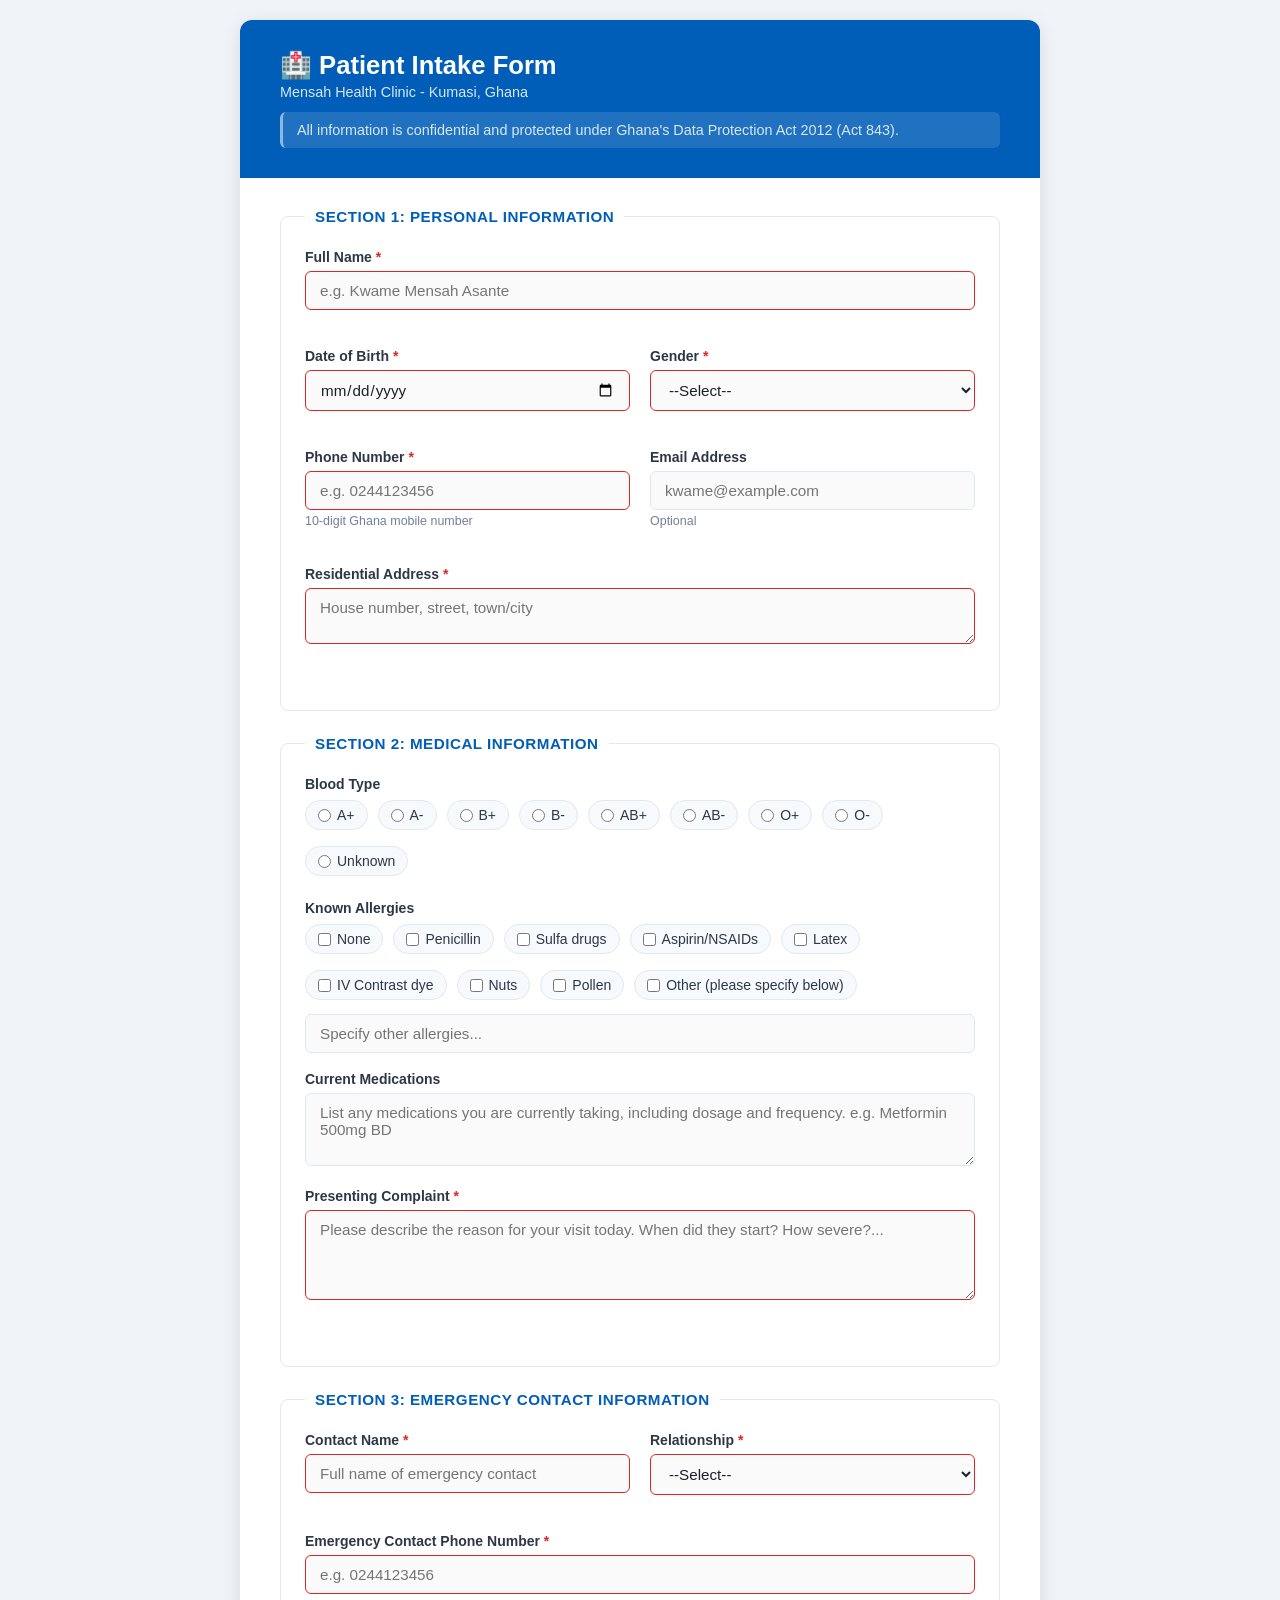
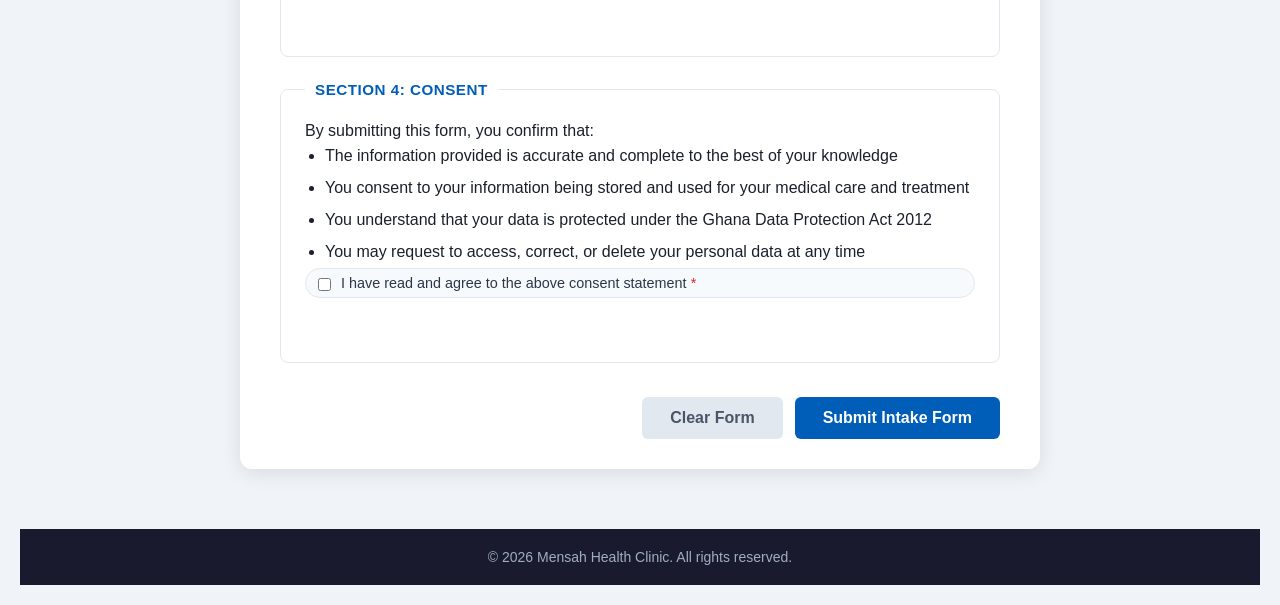
==== patient-intake-form/index.html @ 271be8d7 "Day 10: Complete patient intake form with DPA-compliant consent section" ====
<!doctype html>
<html lang="en">
  <head>
    <meta charset="UTF-8" />
    <meta name="viewport" content="width=device-width, initial-scale=1.0" />
    <title>Patient Intake Form - Mensah Health Clinic</title>
    <link rel="stylesheet" href="style.css" />
  </head>
  <body>
    <div class="form-container">
      <div class="form-header">
        <h1>🏥 Patient Intake Form</h1>
        <p>Mensah Health Clinic - Kumasi, Ghana</p>
        <p class="form-notice">
          All information is confidential and protected under Ghana's Data
          Protection Act 2012 (Act 843).
        </p>
      </div>
      <form id="patient-form" novalidate>
        <!--section 1: personal information-->
        <fieldset>
          <legend>Section 1: Personal information</legend>
          <div class="form-group">
            <label for="full-name"
              >Full Name <span class="required">*</span></label
            >
            <input
              type="text"
              id="full-name"
              name="full-name"
              placeholder="e.g. Kwame Mensah Asante"
              required
              maxlength="100"
              autocomplete="name"
            />
            <span class="error-message" id="full-name-error"></span>
          </div>

          <div class="form-row">
            <div class="form-group">
              <label for="dob"
                >Date of Birth <span class="required">*</span></label
              >
              <input
                type="date"
                id="dob"
                name="dob"
                required
                max="2010-01-01"
              />
              <span class="error-message" id="dob-error"></span>
            </div>

            <div class="form-group">
              <label for="gender">Gender <span class="required">*</span></label>
              <select name="gender" id="gender" required>
                <option value="">--Select--</option>
                <option value="male">Male</option>
                <option value="female">Female</option>
                <option value="prefer-not-to-say">Prefer not to say</option>
              </select>
              <span class="error-message" id="gender-error"></span>
            </div>
          </div>

          <div class="form-row">
            <div class="form-group">
              <label for="phone"
                >Phone Number <span class="required">*</span></label
              >
              <input
                type="tel"
                id="phone"
                name="phone"
                placeholder="e.g. 0244123456"
                required
                pattern="[0-9]{10}"
                maxlength="10"
                autocomplete="off"
              />
              <span class="hint">10-digit Ghana mobile number</span>
              <span class="error-message" id="phone-error"></span>
            </div>

            <div class="form-group">
              <label for="email">Email Address</label>
              <input
                type="email"
                id="email"
                name="email"
                placeholder="kwame@example.com"
                autocomplete="off"
              />
              <span class="hint">Optional</span>
            </div>
          </div>

          <div class="form-group">
            <label for="address"
              >Residential Address <span class="required">*</span></label
            >
            <textarea
              id="address"
              name="address"
              rows="2"
              placeholder="House number, street, town/city"
              required
              maxlength="200"
            ></textarea>
            <span class="error-message" id="address-error"></span>
          </div>
        </fieldset>

        <!--section 2: medical information-->
        <fieldset>
          <legend>Section 2: Medical Information</legend>

          <div class="form-group">
            <label>Blood Type</label>
            <div class="radio-group" role="group" aria-label="Blood Type">
              <label class="radio-label"
                ><input type="radio" name="blood-type" value="A+" />A+</label
              >
              <label class="radio-label"
                ><input type="radio" name="blood-type" value="A-" />A-</label
              >
              <label class="radio-label"
                ><input type="radio" name="blood-type" value="B+" />B+</label
              >
              <label class="radio-label"
                ><input type="radio" name="blood-type" value="B-" />B-</label
              >
              <label class="radio-label"
                ><input type="radio" name="blood-type" value="AB+" />AB+</label
              >
              <label class="radio-label"
                ><input type="radio" name="blood-type" value="AB-" />AB-</label
              >
              <label class="radio-label"
                ><input type="radio" name="blood-type" value="O+" />O+</label
              >
              <label class="radio-label"
                ><input type="radio" name="blood-type" value="O-" />O-</label
              >
              <label class="radio-label"
                ><input
                  type="radio"
                  name="blood-type"
                  value="unknown"
                />Unknown</label
              >
            </div>
          </div>

          <div class="form-group">
            <label for="allergies">Known Allergies</label>
            <div
              class="checkbox-group"
              role="group"
              aria-label="Known Allergies"
            >
              <label class="checkbox-label"
                ><input
                  type="checkbox"
                  name="allergies"
                  value="none"
                />None</label
              >
              <label class="checkbox-label"
                ><input
                  type="checkbox"
                  name="allergies"
                  value="penicillin"
                />Penicillin</label
              >
              <label class="checkbox-label"
                ><input type="checkbox" name="allergies" value="sulfa" />Sulfa
                drugs</label
              >
              <label class="checkbox-label"
                ><input
                  type="checkbox"
                  name="allergies"
                  value="aspirin"
                />Aspirin/NSAIDs</label
              >
              <label class="checkbox-label"
                ><input
                  type="checkbox"
                  name="allergies"
                  value="latex"
                />Latex</label
              >
              <label class="checkbox-label"
                ><input type="checkbox" name="allergies" value="contrast" />IV
                Contrast dye</label
              >
              <label class="checkbox-label"
                ><input
                  type="checkbox"
                  name="allergies"
                  value="nuts"
                />Nuts</label
              >
              <label class="checkbox-label"
                ><input
                  type="checkbox"
                  name="allergies"
                  value="pollen"
                />Pollen</label
              >
              <label class="checkbox-label"
                ><input type="checkbox" name="allergies" value="other" />Other
                (please specify below)</label
              >
            </div>
            <input
              type="text"
              name="other-allergy"
              placeholder="Specify other allergies..."
              style="margin-top: 8px"
            />
          </div>

          <div class="form-group">
            <label for="current-medications">Current Medications</label>
            <textarea
              id="current-medications"
              name="current-medications"
              rows="3"
              placeholder="List any medications you are currently taking, including dosage and frequency. e.g. Metformin 500mg BD"
            ></textarea>
          </div>

          <div class="form-group">
            <label for="presenting-complaint"
              >Presenting Complaint <span class="required">*</span></label
            >
            <textarea
              id="presenting-complaint"
              name="presenting-complaint"
              rows="4"
              placeholder="Please describe the reason for your visit today. When did they start? How severe?..."
              required
              maxlength="500"
            ></textarea>
            <span class="error-message" id="presenting-complaint-error"></span>
          </div>
        </fieldset>

        <!-- section 3: emergency contact information -->
        <fieldset>
          <legend>Section 3: Emergency Contact Information</legend>
          <div class="form-row">
            <div class="form-group">
              <label for="emergency-name"
                >Contact Name <span class="required">*</span></label
              >
              <input
                type="text"
                id="emergency-name"
                name="emergency-name"
                required
                placeholder="Full name of emergency contact"
              />
              <span class="error-message" id="emergency-name-error"></span>
            </div>

            <div class="form-group">
              <label for="emergency-relationship"
                >Relationship <span class="required">*</span></label
              >
              <select
                name="emergency-relationship"
                id="emergency-relationship"
                required
              >
                <option value="">--Select--</option>
                <option value="parent">Parent</option>
                <option value="spouse">Spouse</option>
                <option value="sibling">Sibling</option>
                <option value="child">Child</option>
                <option value="friend">Friend</option>
                <option value="other">Other (please specify below)</option>
              </select>
              <span
                class="error-message"
                id="emergency-relationship-error"
              ></span>
            </div>
          </div>

          <div class="form-group">
            <label for="emergency-phone"
              >Emergency Contact Phone Number
              <span class="required">*</span></label
            >
            <input
              type="tel"
              id="emergency-phone"
              name="emergency-phone"
              placeholder="e.g. 0244123456"
              required
              pattern="[0-9]{10}"
              maxlength="10"
            />
            <span class="error-message" id="emergency-phone-error"></span>
          </div>
        </fieldset>

        <!--section 4: consent-->
        <fieldset class="consent-section">
          <legend>Section 4: Consent</legend>
          <div class="consent-text">
            <p>By submitting this form, you confirm that:</p>
            <ul>
              <li>
                The information provided is accurate and complete to the best of
                your knowledge
              </li>
              <li>
                You consent to your information being stored and used for your
                medical care and treatment
              </li>
              <li>
                You understand that your data is protected under the Ghana Data
                Protection Act 2012
              </li>
              <li>
                You may request to access, correct, or delete your personal data
                at any time
              </li>
            </ul>
          </div>

          <div class="form-group checkbox-consent">
            <label class="checkbox-label required-consent">
              <input type="checkbox" id="consent" name="consent" required />
              <span
                >I have read and agree to the above consent statement
                <span class="required">*</span></span
              >
            </label>
            <span class="error-message" id="consent-error"></span>
          </div>
        </fieldset>

        <!--section 5: submission-->
        <div class="form-actions">
          <button type="reset" class="btn btn-secondary">Clear Form</button>
          <button type="submit" class="btn btn-primary">
            Submit Intake Form
          </button>
        </div>

        <!--success message (hidden by default)-->
        <div class="success-message" id="success-message" style="display: none">
          <h3>✅ Form Submitted Successfully!</h3>
          <p>
            Thank you, your intake information has been received. Please take a
            seat and our staff will call your name shortly.
          </p>
        </div>
      </form>
    </div>

    <!-- Footer Section -->
    <footer>
      <p>&copy; 2026 Mensah Health Clinic. All rights reserved.</p>
    </footer>
  </body>
</html>
---- patient-intake-form/style.css ----
* {
  margin: 0;
  padding: 0;
  box-sizing: border-box;
}

body {
  font-family: "Segoe UI", sans-serif;
  background-color: #f0f4f8;
  color: #1a202c;
  padding: 20px;
}

.form-container {
  max-width: 800px;
  margin: 0 auto;
  background-color: #ffffff;
  border-radius: 12px;
  overflow: hidden;
  box-shadow: 0 4px 20px rgba(0, 0, 0, 0.1);
}

.form-header {
  background: #005eb8;
  color: white;
  padding: 30px 40px;
}

.form-header h1 {
  font-size: 1.6rem;
  margin-bottom: 4px;
}

.form-header p {
  opacity: 0.85;
  font-size: 0.9rem;
}

.form-notice {
  margin-top: 12px;
  background: rgba(255, 255, 255, 0.15);
  padding: 10px 14px;
  border-radius: 6px;
  font-size: 0.82rem;
  border-left: 3px solid rgba(255, 255, 255, 0.6);
}

form {
  padding: 30px 40px;
}

fieldset {
  border: 1px solid #e2e8f0;
  border-radius: 8px;
  padding: 24px;
  margin-bottom: 24px;
}

legend {
  font-weight: 600;
  color: #005eb8;
  padding: 0 10px;
  font-size: 0.95rem;
  text-transform: uppercase;
  letter-spacing: 0.5px;
}

.form-group {
  margin-bottom: 18px;
}

.form-row {
  display: flex;
  gap: 20px;
}

.form-row .form-group {
  flex: 1;
}

label {
  display: block;
  font-size: 0.875rem;
  font-weight: 600;
  margin-bottom: 6px;
  color: #2d3748;
}

.required {
  color: #dc2626;
}

input[type="text"],
input[type="email"],
input[type="tel"],
input[type="date"],
input[type="time"],
input[type="number"],
select,
textarea {
  width: 100%;
  padding: 10px 14px;
  border: 1.5px solid #e2e8f0;
  border-radius: 6px;
  font-size: 0.95rem;
  color: #1a202c;
  background: #fafafa;
  transition:
    border-color 0.2s ease,
    box-shadow 0.2s ease;
  font-family: inherit;
}

input:focus,
select:focus,
textarea:focus {
  outline: none;
  border-color: #005eb8;
  background: white;
}

input:invalid,
select:invalid,
textarea:invalid {
  border-color: #dc2626;
}

.hint {
  font-size: 0.78rem;
  color: #718096;
  margin-top: 4px;
  display: block;
}

.error-message {
  font-size: 0.78rem;
  color: #dc2626;
  margin-top: 4px;
  display: block;
  min-height: 1rem;
}

.radio-group,
.checkbox-group {
  display: flex;
  flex-wrap: wrap;
  gap: 10px;
  margin-top: 8px;
}

.radio-label,
.checkbox-label {
  display: flex;
  align-items: center;
  gap: 6px;
  font-weight: 400;
  cursor: pointer;
  padding: 6px 12px;
  background: #f7fafc;
  border: 1px solid #e2e8f0;
  border-radius: 20px;
  font-size: 0.875rem;
  transition: background 0.15s;
}

.radio-label:hover,
.checkbox-label:hover {
  background: #ebf4ff;
  border-color: #005eb8;
}

.consent-text ul {
  padding-left: 20px;
  line-height: 2;
}

.required-consent {
  font-size: 0.9rem;
  font-weight: 500;
  align-items: flex-start;
  gap: 10px;
}

.required-consent input {
  margin-top: 3px;
  flex-shrink: 0;
}

.form-actions {
  display: flex;
  justify-content: flex-end;
  gap: 12px;
  padding-top: 10px;
}

.btn {
  padding: 12px 28px;
  border: none;
  border-radius: 6px;
  font-size: 1rem;
  font-weight: 600;
  cursor: pointer;
  transition: all 0.2s ease;
}

.btn-primary {
  background: #005eb8;
  color: white;
}

.btn-primary:hover {
  background: #003f88;
  transform: translateY(-1px);
}

.btn-secondary {
  background: #e2e8f0;
  color: #4a5568;
}

.btn-secondary:hover {
  background: #cbd5e0;
  transform: translateY(-1px);
}

.success-message {
  background: #f0fff4;
  border: 1px solid #9ae6b4;
  border-radius: 8px;
  padding: 20px;
  margin-top: 20px;
  text-align: center;
}

.success-message h3 {
  color: #2f855a;
  margin-bottom: 8px;
}

.success-message p {
  color: #4a5568;
  font-size: 0.9rem;
}

/* ===== FOOTER STYLES ===== */
footer {
  background-color: #1a1a2e;
  color: #a0aec0;
  text-align: center;
  padding: 20px;
  font-size: 0.875rem;
  margin-top: 60px;
}

/* tablet responsive styles (less than 768px) */

@media (max-width: 768px) {
  body {
    padding: 12px;
  }
  .form-container {
    border-radius: 8px;
  }
  .form-header {
    padding: 24px 24px;
  }
  form {
    padding: 24px 24px;
  }
  fieldset {
    padding: 16px;
    margin-bottom: 20px;
  }
}

@media (max-width: 600px) {
  form {
    padding: 20px;
  }
  .form-row {
    flex-direction: column;
    gap: 0;
  }
  .form-header {
    padding: 20px;
  }
}

/* mobile responsive styles (480px or less) */

@media (max-width: 480px) {
  .form-header {
    padding: 20px 16px;
    text-align: center;
  }
  .form-header h1 {
    font-size: 1.4rem;
  }
  form {
    padding: 20px 16px;
  }
  .form-row {
    flex-direction: column;
    gap: 0;
  }

  input[type="text"],
  input[type="email"],
  input[type="tel"],
  input[type="date"],
  input[type="time"],
  input[type="number"],
  select,
  textarea {
    font-size: 1rem;
    padding: 12px;
  }

  .form-actions {
    flex-direction: column-reverse;
    gap: 10px;
  }

  .btn {
    width: 100%;
    text-align: center;
    padding: 14px;
  }
}
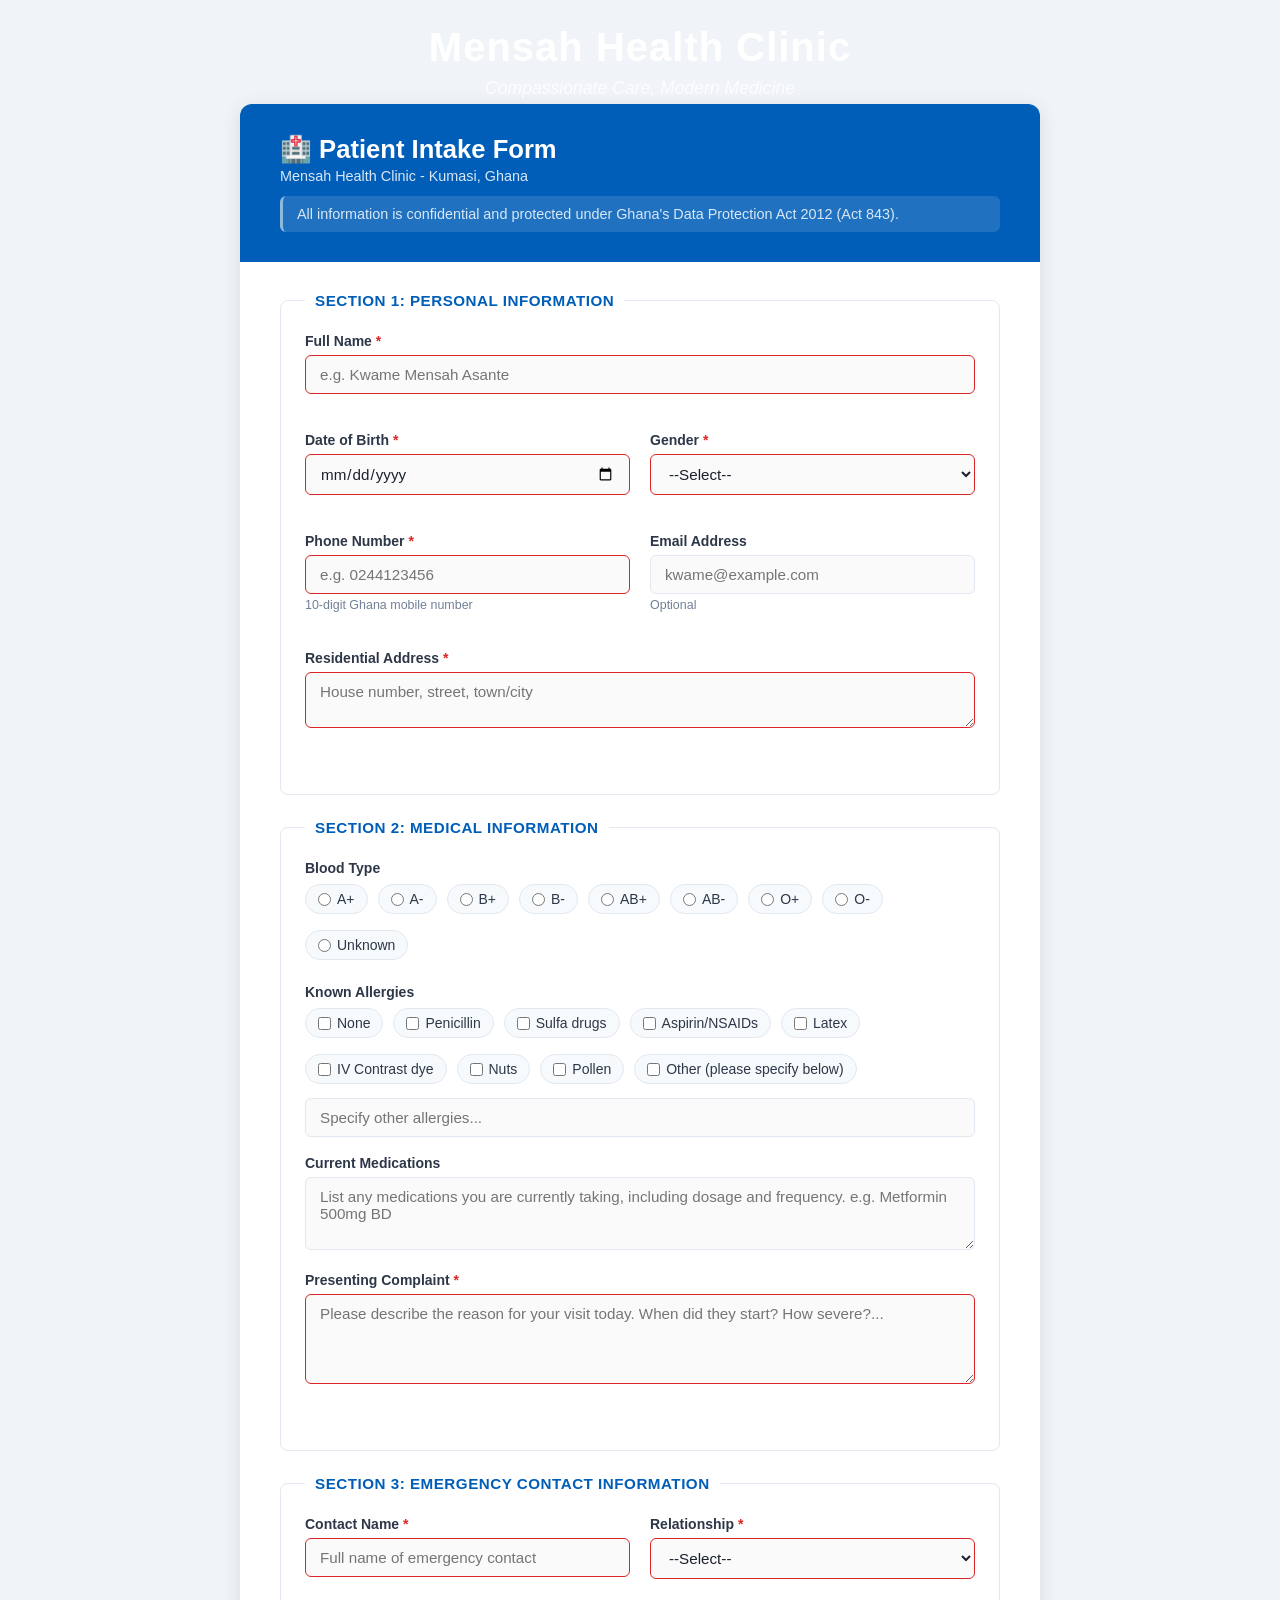
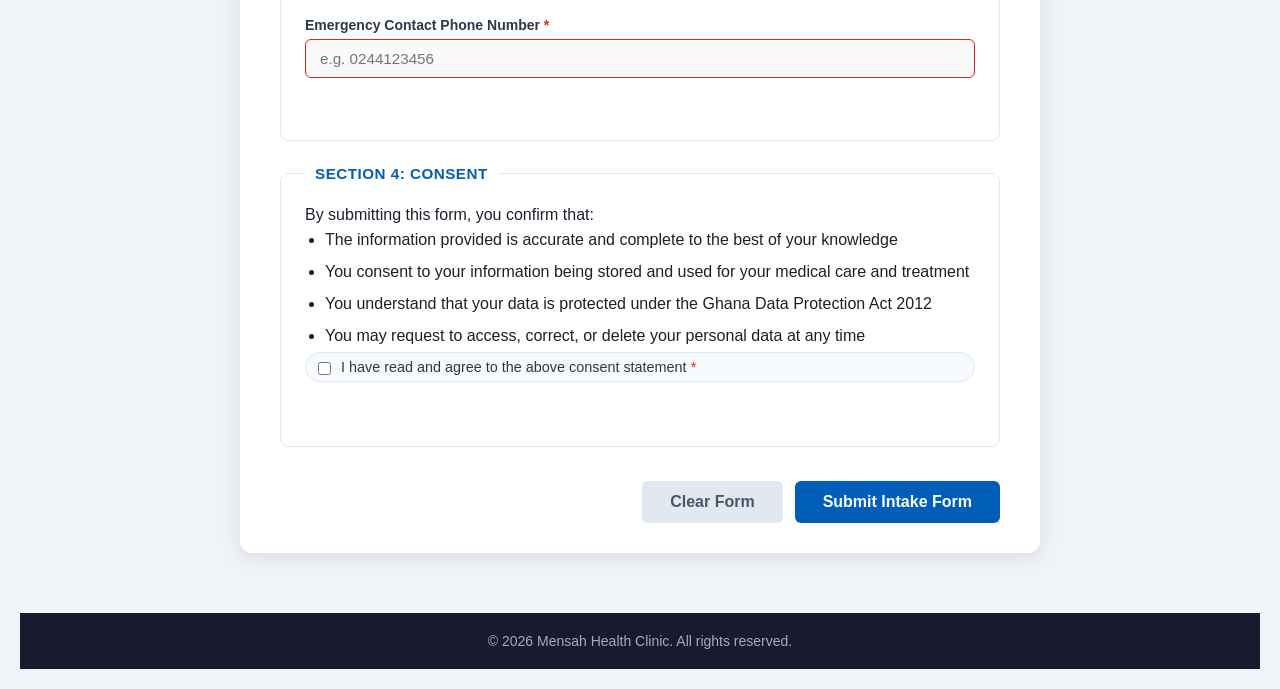
==== commit 492ad4b5: "Day 10: Complete patient intake form with DPA-compliant consent section" ====
--- a/patient-intake-form/index.html
+++ b/patient-intake-form/index.html
@@ -7,6 +7,12 @@
     <link rel="stylesheet" href="style.css" />
   </head>
   <body>
+    <!-- Header Section -->
+    <header>
+      <h1>Mensah Health Clinic</h1>
+      <p>Compassionate Care, Modern Medicine</p>
+    </header>
+
     <div class="form-container">
       <div class="form-header">
         <h1>🏥 Patient Intake Form</h1>
--- a/patient-intake-form/style.css
+++ b/patient-intake-form/style.css
@@ -9,6 +9,31 @@
   background-color: #f0f4f8;
   color: #1a202c;
   padding: 20px;
+}
+
+/* ===== HEADER STYLES ===== */
+header {
+  background-color: var(--color-primary);
+  color: white;
+  padding: 5px 5px;
+  text-align: center;
+}
+
+header h1 {
+  font-size: 2.5rem;
+  margin-bottom: 8px;
+  letter-spacing: 1px;
+}
+
+header p {
+  font-size: 1.1rem;
+  opacity: 0.85;
+  font-style: italic;
+}
+
+/* ===== HEADER ENTRANCE ANIMATION ===== */
+header {
+  animation: fadeInUp 0.6s ease-out both;
 }
 
 .form-container {
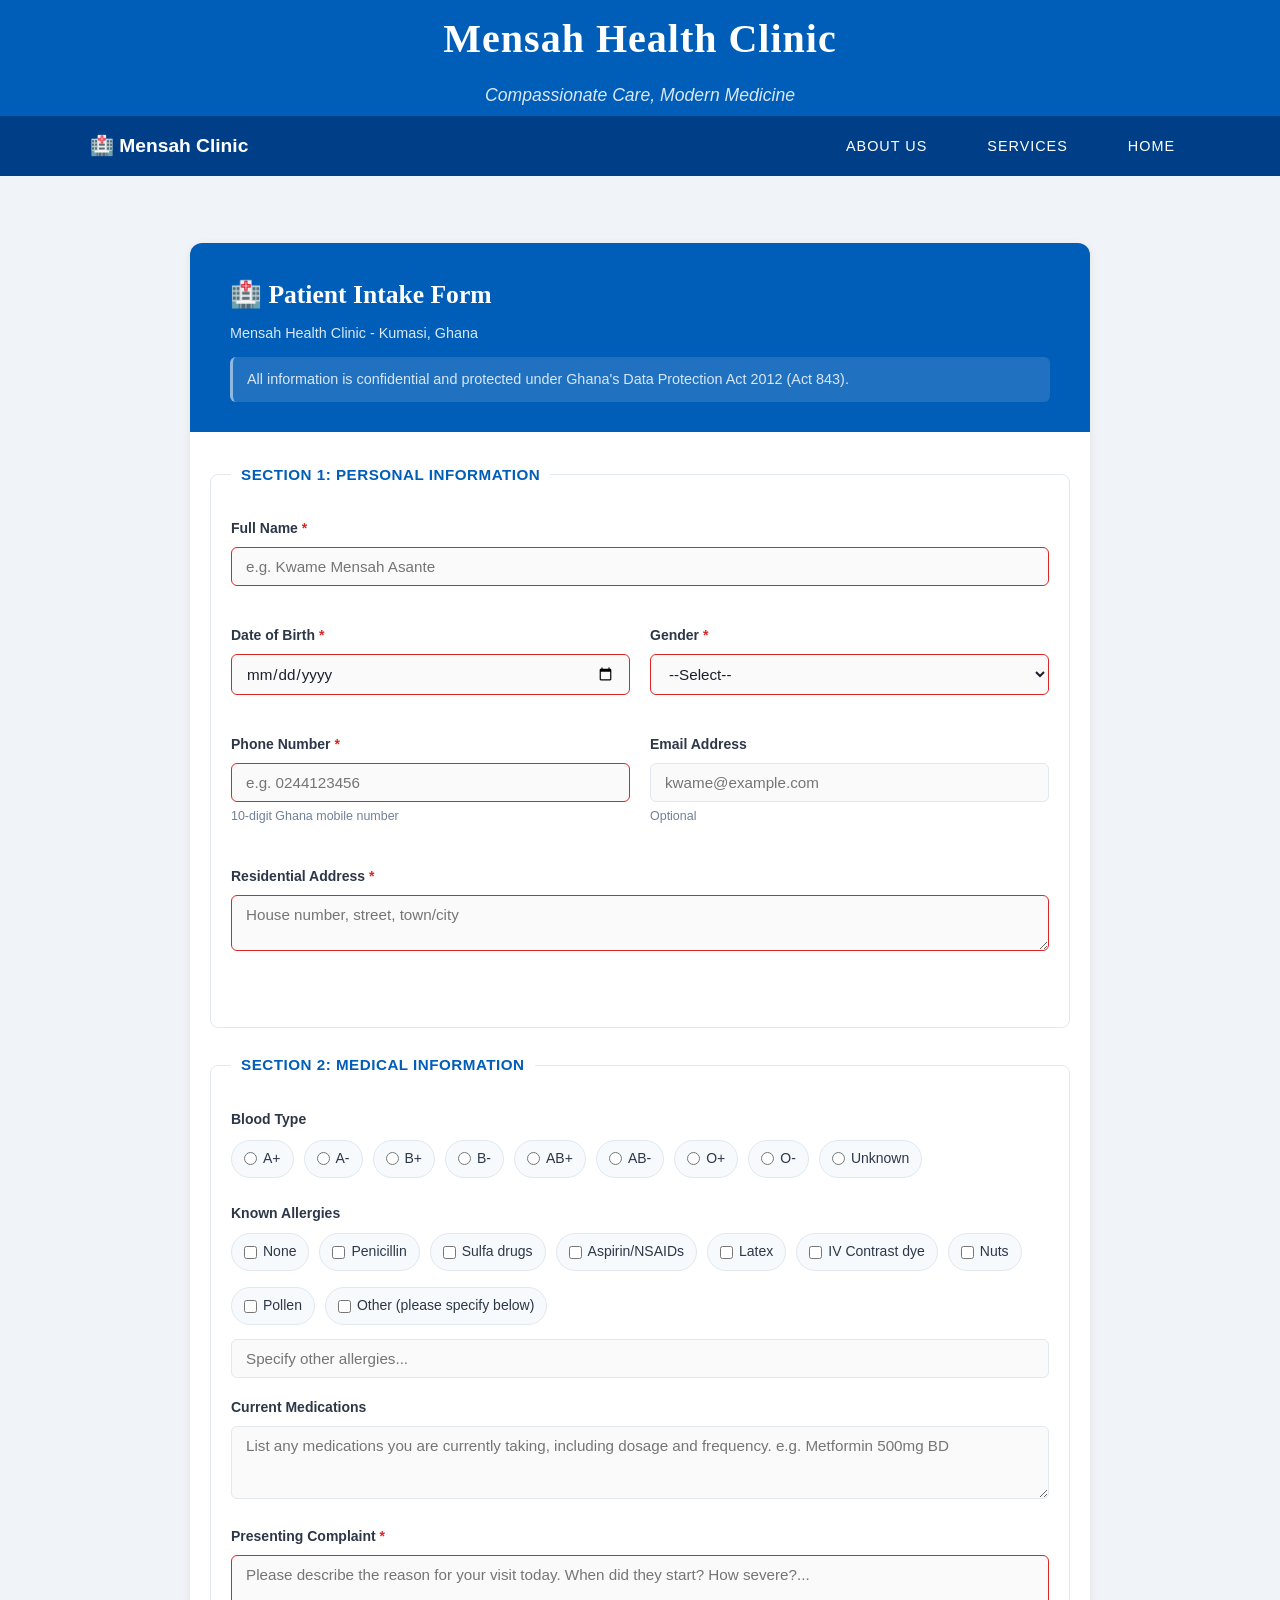
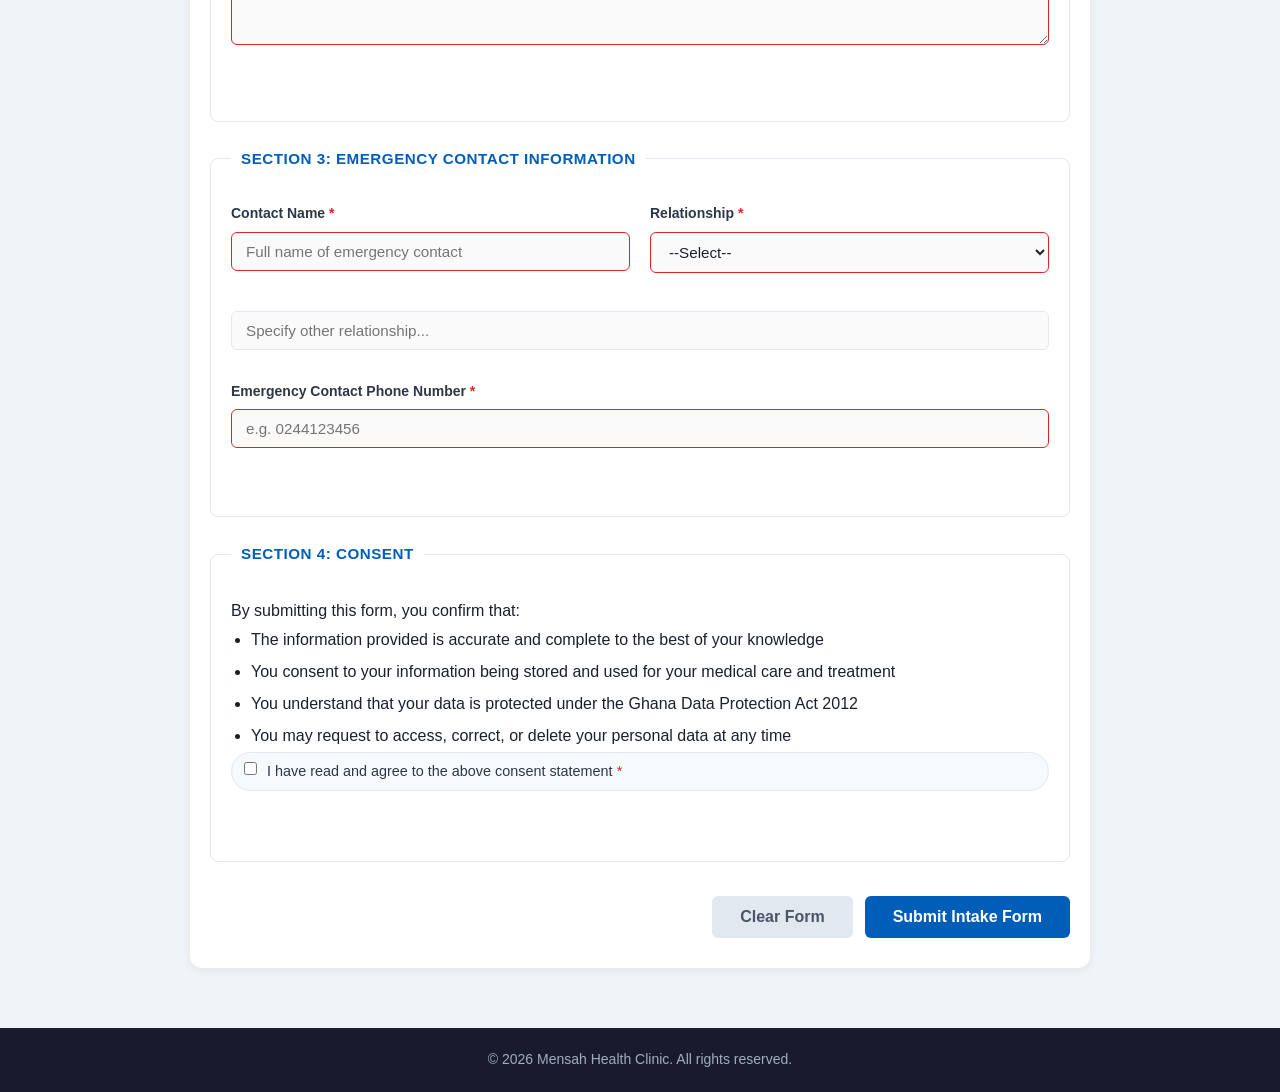
==== commit a57ed2d0: "Day 10: Complete patient intake form with DPA-compliant consent section" ====
--- a/patient-intake-form/index.html
+++ b/patient-intake-form/index.html
@@ -13,6 +13,19 @@
       <p>Compassionate Care, Modern Medicine</p>
     </header>
 
+    <!-- Navigation Section -->
+    <nav>
+      <div class="nav-container">
+        <div class="nav-logo"><span>🏥</span> Mensah Clinic</div>
+        <div class="nav-links">
+          <a href="#about">About Us</a>
+          <a href="#services">Services</a>
+          <a href="../index.html">Home</a>
+        </div>
+      </div>
+    </nav>
+    <br />
+    <!-- Form Section -->
     <div class="form-container">
       <div class="form-header">
         <h1>🏥 Patient Intake Form</h1>
@@ -296,8 +309,14 @@
             </div>
           </div>
 
-          <div class="form-group">
-            <label for="emergency-phone"
+          <input
+            type="text"
+            name="other-relationship"
+            placeholder="Specify other relationship..."
+          />
+
+          <div class="form-group">
+            <label for="emergency-phone" style="margin-top: 30px"
               >Emergency Contact Phone Number
               <span class="required">*</span></label
             >
--- a/patient-intake-form/style.css
+++ b/patient-intake-form/style.css
@@ -1,14 +1,76 @@
+/* ----- CSS RESET ----- */
 * {
   margin: 0;
   padding: 0;
   box-sizing: border-box;
 }
 
+:root {
+  --text-xs: 0.75rem; /* 12px */
+  --text-sm: 0.875rem; /* 14px */
+  --text-base: 1rem; /* 16px - body text */
+  --text-lg: 1.125rem; /* 18px */
+  --text-xl: 1.25rem; /* 20px */
+  --text-2xl: 1.5rem; /* 24px */
+  --text-3xl: 1.875rem; /* 30px */
+  --text-4xl: 2.25rem; /* 36px */
+  --text-5xl: 3rem; /* 48px */
+}
+
+:root {
+  /* Brand Colors */
+  --color-primary: #005eb8; /* NHS-inspired medical blue */
+  --color-primary-dark: #003f88;
+  --color-primary-light: #e8f0fb;
+
+  /* Semantic Colors */
+  --color-success: #16a34a; /* Green for success messages */
+  --color-warning: #d97706; /* Amber for caution messages */
+  --color-danger: #dc2626; /* Red for error/critical messages */
+  --color-info: #0284c7; /* Teal for informational messages */
+
+  /* Neutral Colors */
+  --color-text: #1a202c;
+  --color-text-muted: #718096;
+  --color-border: #e2e8f0;
+  --color-bg: #f8fafc;
+  --color-white: #ffffff;
+}
+
+/* ----- BASE STYLES ----- */
 body {
-  font-family: "Segoe UI", sans-serif;
+  font-family: "Open Sans", sans-serif;
+  font-size: var(--text-base);
+  line-height: 1.7;
   background-color: #f0f4f8;
   color: #1a202c;
-  padding: 20px;
+}
+
+h1,
+h2,
+h3 {
+  font-family: "Merriweather", serif;
+}
+
+h1 {
+  font-size: var(--text-4xl);
+}
+
+h2 {
+  font-size: var(--text-2xl);
+}
+
+h3 {
+  font-size: var(--text-xl);
+}
+
+a {
+  color: var(--color-primary);
+  text-decoration: none;
+}
+
+a:hover {
+  text-decoration: underline;
 }
 
 /* ===== HEADER STYLES ===== */
@@ -36,13 +98,98 @@
   animation: fadeInUp 0.6s ease-out both;
 }
 
+/* KEYFRAMES FOR ENTRANCE ANIMATION */
+@keyframes fadeInUp {
+  from {
+    opacity: 0;
+    transform: translateY(20px);
+  }
+  to {
+    opacity: 1;
+    transform: translateY(0);
+  }
+}
+
+/* NAV LINK HOVER UNDERLINE TRANSITION */
+.nav-links a {
+  position: relative;
+}
+
+.nav-links a::after {
+  content: "";
+  position: absolute;
+  bottom: -4px;
+  left: 0;
+  width: 0;
+  height: 2px;
+  background-color: white;
+  transition: width 0.3s ease;
+}
+
+.nav-links a:hover::after {
+  width: 100%;
+}
+
+/* ===== NAVIGATION STYLES ===== */
+nav {
+  background-color: #003f88;
+  padding: 0px 20px;
+}
+
+nav a {
+  color: white;
+  margin: 0 15px;
+  font-size: 1rem;
+  text-transform: uppercase;
+  letter-spacing: 1px;
+  transition: opacity 0.2s ease;
+}
+
+nav a:hover {
+  opacity: 0.75;
+  text-decoration: none;
+}
+
+.nav-container {
+  display: flex;
+  justify-content: space-between;
+  align-items: center;
+  max-width: 1100px;
+  margin: 0 auto;
+  height: 60px;
+}
+
+.nav-logo {
+  color: white;
+  font-size: 1.2rem;
+  font-weight: bold;
+}
+
+.nav-links {
+  display: flex;
+  gap: 30px;
+}
+
+.nav-links a {
+  color: white;
+  font-size: 0.9rem;
+  text-transform: uppercase;
+  letter-spacing: 1px;
+}
+
+.nav-links a:hover {
+  opacity: 0.7;
+  text-decoration: none;
+}
+
+/* ----- FORM STYLES ----- */
 .form-container {
-  max-width: 800px;
-  margin: 0 auto;
+  max-width: 900px;
+  margin: 40px auto;
   background-color: #ffffff;
   border-radius: 12px;
   overflow: hidden;
-  box-shadow: 0 4px 20px rgba(0, 0, 0, 0.1);
+  box-shadow: 0 2px 10px rgba(0, 0, 0, 0.07);
 }
 
 .form-header {
@@ -71,13 +218,13 @@
 }
 
 form {
-  padding: 30px 40px;
+  padding: 30px 20px;
 }
 
 fieldset {
   border: 1px solid #e2e8f0;
   border-radius: 8px;
-  padding: 24px;
+  padding: 30px 20px;
   margin-bottom: 24px;
 }
 
@@ -296,6 +443,9 @@
     padding: 16px;
     margin-bottom: 20px;
   }
+  .form-row > * {
+    flex: 1 1 calc(50% - 10px);
+  }
 }
 
 @media (max-width: 600px) {
@@ -305,6 +455,9 @@
   .form-row {
     flex-direction: column;
     gap: 0;
+  }
+  .form-row > * {
+    flex: 1 1 auto;
   }
   .form-header {
     padding: 20px;
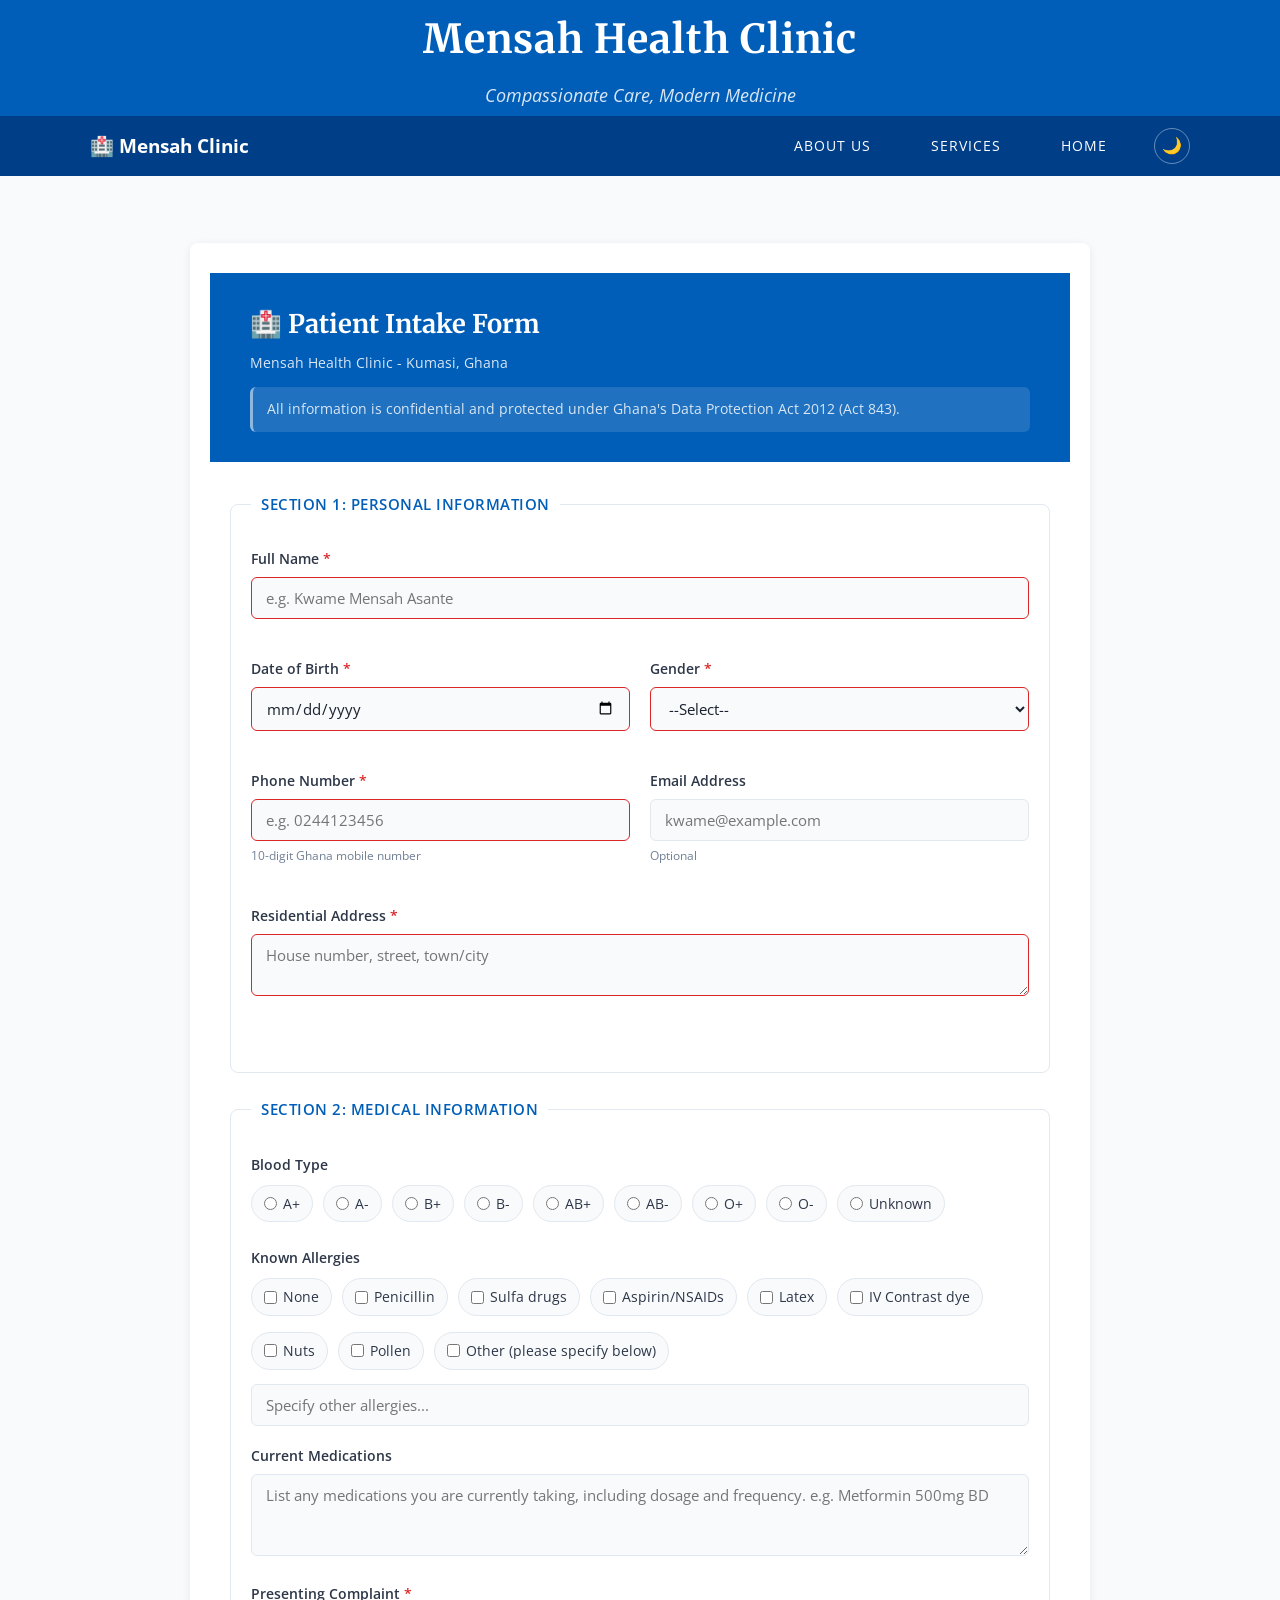
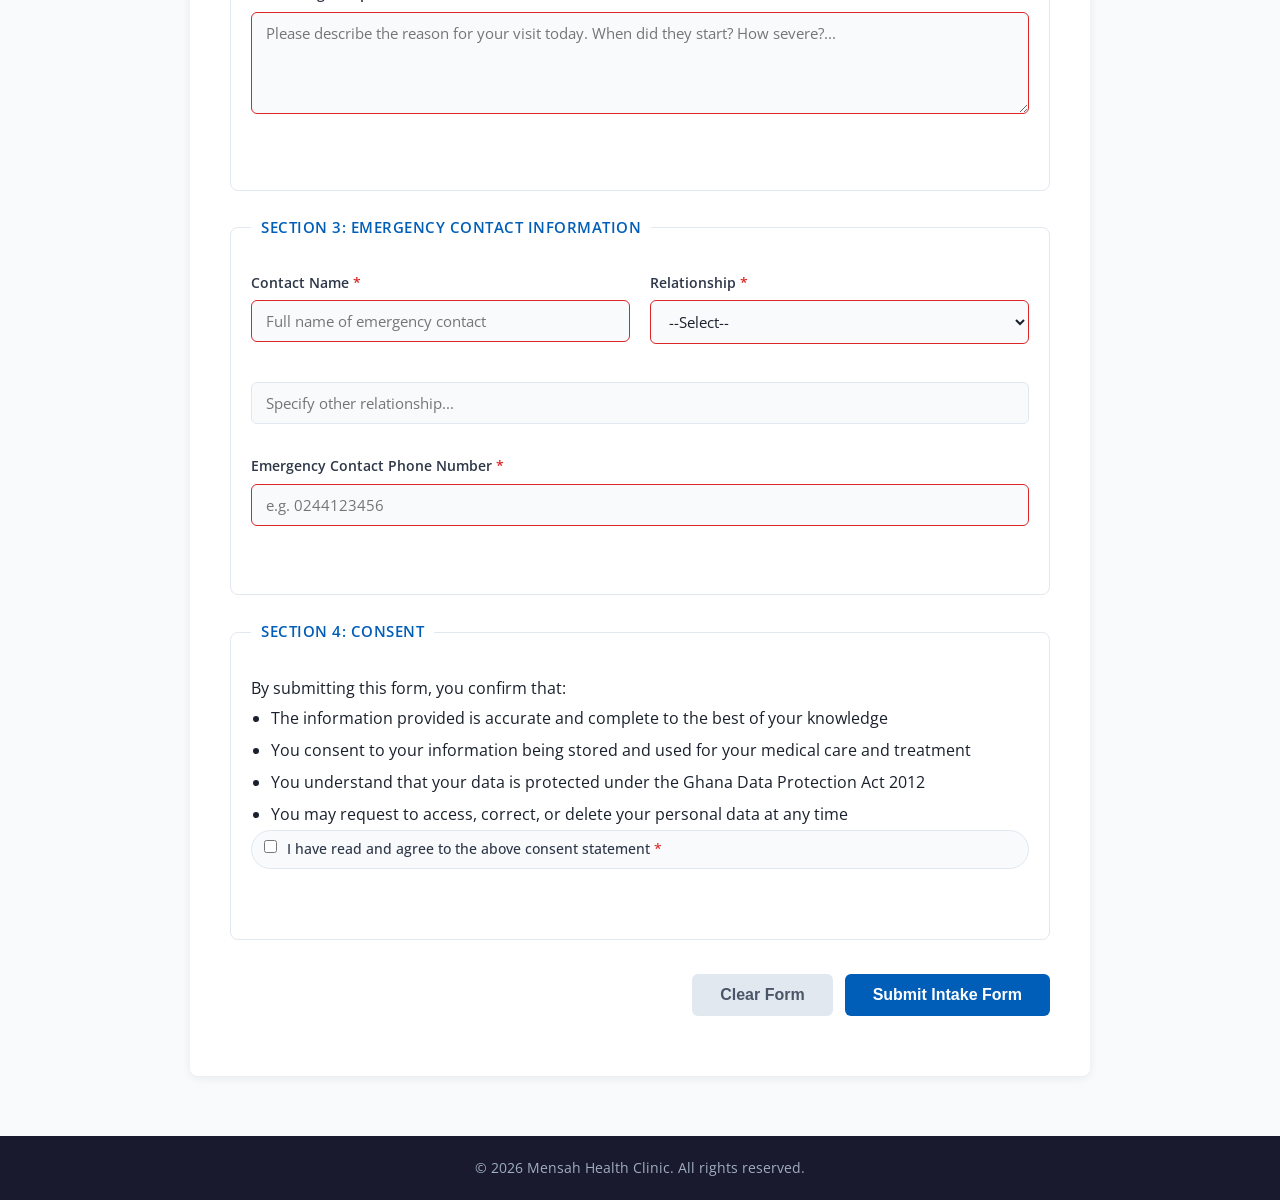
==== commit 409ccd76: "Day 11: CSS variables system + dark/light mode toggle" ====
--- a/patient-intake-form/index.html
+++ b/patient-intake-form/index.html
@@ -3,6 +3,12 @@
   <head>
     <meta charset="UTF-8" />
     <meta name="viewport" content="width=device-width, initial-scale=1.0" />
+    <link rel="preconnect" href="https://fonts.googleapis.com" />
+    <link rel="preconnect" href="https://fonts.gstatic.com" crossorigin />
+    <link
+      href="https://fonts.googleapis.com/css2?family=Merriweather:wght@400;700&family=Open+Sans:wght@400;600&display=swap"
+      rel="stylesheet"
+    />
     <title>Patient Intake Form - Mensah Health Clinic</title>
     <link rel="stylesheet" href="style.css" />
   </head>
@@ -17,10 +23,19 @@
     <nav>
       <div class="nav-container">
         <div class="nav-logo"><span>🏥</span> Mensah Clinic</div>
-        <div class="nav-links">
-          <a href="#about">About Us</a>
-          <a href="#services">Services</a>
-          <a href="../index.html">Home</a>
+        <div class="nav-right">
+          <div class="nav-links">
+            <a href="../index.html">About Us</a>
+            <a href="../index.html">Services</a>
+            <a href="../index.html">Home</a>
+          </div>
+          <button
+            class="theme-toggle"
+            id="theme-toggle"
+            aria-label="Toggle dark mode"
+          >
+            <span class="theme-icon">🌙</span>
+          </button>
         </div>
       </div>
     </nav>
@@ -393,5 +408,6 @@
     <footer>
       <p>&copy; 2026 Mensah Health Clinic. All rights reserved.</p>
     </footer>
+    <script src="script.js"></script>
   </body>
 </html>
--- a/patient-intake-form/style.css
+++ b/patient-intake-form/style.css
@@ -1,10 +1,11 @@
-/* ----- CSS RESET ----- */
+/* ===== CSS RESET ===== */
 * {
   margin: 0;
   padding: 0;
   box-sizing: border-box;
 }
 
+/* ===== TYPOGRAPHY SCALE ===== */
 :root {
   --text-xs: 0.75rem; /* 12px */
   --text-sm: 0.875rem; /* 14px */
@@ -17,33 +18,64 @@
   --text-5xl: 3rem; /* 48px */
 }
 
+/* ===== DESIGN TOKENS (LIGHT MODE) ===== */
 :root {
-  /* Brand Colors */
-  --color-primary: #005eb8; /* NHS-inspired medical blue */
+  /* Brand */
+  --color-primary: #005eb8;
   --color-primary-dark: #003f88;
   --color-primary-light: #e8f0fb;
 
-  /* Semantic Colors */
-  --color-success: #16a34a; /* Green for success messages */
-  --color-warning: #d97706; /* Amber for caution messages */
-  --color-danger: #dc2626; /* Red for error/critical messages */
-  --color-info: #0284c7; /* Teal for informational messages */
-
-  /* Neutral Colors */
+  /* Semantic */
+  --color-success: #16a34a;
+  --color-warning: #d97706;
+  --color-danger: #dc2626;
+  --color-info: #0284c7;
+
+  /* Neutrals */
   --color-text: #1a202c;
   --color-text-muted: #718096;
   --color-border: #e2e8f0;
   --color-bg: #f8fafc;
   --color-white: #ffffff;
-}
-
-/* ----- BASE STYLES ----- */
+
+  /* Shadows */
+  --shadow-sm: 0 1px 3px rgba(0, 0, 0, 0.07);
+  --shadow-md: 0 2px 10px rgba(0, 0, 0, 0.07);
+  --shadow-card-hover: 0 4px 15px rgba(0, 94, 184, 0.15);
+
+  /* Spacing */
+  --space-md: 1rem;
+
+  /* Transitions */
+  --transition-fast: 150ms ease;
+  --transition-base: 250ms ease;
+}
+
+/* ===== DARK MODE OVERRIDES ===== */
+[data-theme="dark"] {
+  --color-primary-light: #1e3a5f;
+
+  --color-text: #cbd5e1;
+  --color-text-muted: #94a3b8;
+  --color-border: #334155;
+  --color-bg: #0f172a;
+  --color-white: #1e293b;
+
+  --shadow-sm: 0 1px 3px rgba(0, 0, 0, 0.3);
+  --shadow-md: 0 2px 10px rgba(0, 0, 0, 0.4);
+  --shadow-card-hover: 0 4px 15px rgba(0, 0, 0, 0.4);
+}
+
+/* ===== BASE STYLES ===== */
 body {
   font-family: "Open Sans", sans-serif;
   font-size: var(--text-base);
   line-height: 1.7;
-  background-color: #f0f4f8;
-  color: #1a202c;
+  color: var(--color-text);
+  background-color: var(--color-bg);
+  transition:
+    background-color var(--transition-base),
+    color var(--transition-base);
 }
 
 h1,
@@ -79,6 +111,7 @@
   color: white;
   padding: 5px 5px;
   text-align: center;
+  animation: fadeInUp 0.6s ease-out both;
 }
 
 header h1 {
@@ -91,11 +124,6 @@
   font-size: 1.1rem;
   opacity: 0.85;
   font-style: italic;
-}
-
-/* ===== HEADER ENTRANCE ANIMATION ===== */
-header {
-  animation: fadeInUp 0.6s ease-out both;
 }
 
 /* KEYFRAMES FOR ENTRANCE ANIMATION */
@@ -110,8 +138,57 @@
   }
 }
 
-/* NAV LINK HOVER UNDERLINE TRANSITION */
+/* ===== NAVIGATION STYLES ===== */
+nav {
+  background-color: var(--color-primary-dark);
+  padding: 0px 20px;
+}
+
+nav a {
+  color: white;
+  margin: 0 15px;
+  font-size: 1rem;
+  text-transform: uppercase;
+  letter-spacing: 1px;
+  transition: opacity var(--transition-fast);
+}
+
+nav a:hover {
+  opacity: 0.75;
+  text-decoration: none;
+}
+
+.nav-container {
+  display: flex;
+  justify-content: space-between;
+  align-items: center;
+  max-width: 1100px;
+  margin: 0 auto;
+  height: 60px;
+}
+
+.nav-right {
+  display: flex;
+  align-items: center;
+  gap: var(--space-md);
+}
+
+.nav-logo {
+  color: white;
+  font-size: 1.2rem;
+  font-weight: bold;
+}
+
+.nav-links {
+  display: flex;
+  gap: 30px;
+}
+
 .nav-links a {
+  color: white;
+  font-size: 0.9rem;
+  text-transform: uppercase;
+  letter-spacing: 1px;
   position: relative;
 }
 
@@ -130,71 +207,47 @@
   width: 100%;
 }
 
-/* ===== NAVIGATION STYLES ===== */
-nav {
-  background-color: #003f88;
-  padding: 0px 20px;
-}
-
-nav a {
-  color: white;
-  margin: 0 15px;
-  font-size: 1rem;
-  text-transform: uppercase;
-  letter-spacing: 1px;
-  transition: opacity 0.2s ease;
-}
-
-nav a:hover {
-  opacity: 0.75;
-  text-decoration: none;
-}
-
-.nav-container {
-  display: flex;
-  justify-content: space-between;
-  align-items: center;
-  max-width: 1100px;
-  margin: 0 auto;
-  height: 60px;
-}
-
-.nav-logo {
-  color: white;
-  font-size: 1.2rem;
-  font-weight: bold;
-}
-
-.nav-links {
-  display: flex;
-  gap: 30px;
-}
-
-.nav-links a {
-  color: white;
-  font-size: 0.9rem;
-  text-transform: uppercase;
-  letter-spacing: 1px;
-}
-
 .nav-links a:hover {
   opacity: 0.7;
   text-decoration: none;
+}
+
+/* ===== DARK MODE TOGGLE BUTTON ===== */
+.theme-toggle {
+  background: none;
+  border: 1px solid rgba(255, 255, 255, 0.4);
+  color: white;
+  width: 36px;
+  height: 36px;
+  border-radius: 50%;
+  cursor: pointer;
+  font-size: 1rem;
+  display: flex;
+  align-items: center;
+  justify-content: center;
+  transition: background var(--transition-fast);
+  margin-left: var(--space-md);
+}
+
+.theme-toggle:hover {
+  background: rgba(255, 255, 255, 0.15);
 }
 
 /* ----- FORM STYLES ----- */
 .form-container {
   max-width: 900px;
   margin: 40px auto;
-  background-color: #ffffff;
-  border-radius: 12px;
+  padding: 30px 20px;
+  background-color: var(--color-white);
+  border-radius: 8px;
   overflow: hidden;
-  box-shadow: 0 2px 10px rgba(0, 0, 0, 0.07);
+  box-shadow: var(--shadow-md);
+  transition: background-color var(--color-border);
 }
 
 .form-header {
-  background: #005eb8;
-  color: white;
+  background: var(--color-primary);
+  color: var(--color-white);
   padding: 30px 40px;
 }
 
@@ -222,7 +275,7 @@
 }
 
 fieldset {
-  border: 1px solid #e2e8f0;
+  border: 1px solid var(--color-border);
   border-radius: 8px;
   padding: 30px 20px;
   margin-bottom: 24px;
@@ -230,7 +283,7 @@
 
 legend {
   font-weight: 600;
-  color: #005eb8;
+  color: var(--color-primary);
   padding: 0 10px;
   font-size: 0.95rem;
   text-transform: uppercase;
@@ -259,7 +312,7 @@
 }
 
 .required {
-  color: #dc2626;
+  color: var(--color-danger);
 }
 
 input[type="text"],
@@ -272,11 +325,11 @@
 textarea {
   width: 100%;
   padding: 10px 14px;
-  border: 1.5px solid #e2e8f0;
+  border: 1.5px solid var(--color-border);
   border-radius: 6px;
   font-size: 0.95rem;
   color: #1a202c;
-  background: #fafafa;
+  background: var(--color-bg);
   transition:
     border-color 0.2s ease,
     box-shadow 0.2s ease;
@@ -287,26 +340,26 @@
 select:focus,
 textarea:focus {
   outline: none;
-  border-color: #005eb8;
-  background: white;
+  border-color: var(--color-primary);
+  background: var(--color-bg);
 }
 
 input:invalid,
 select:invalid,
 textarea:invalid {
-  border-color: #dc2626;
+  border-color: var(--color-danger);
 }
 
 .hint {
   font-size: 0.78rem;
-  color: #718096;
+  color: var(--color-text-muted);
   margin-top: 4px;
   display: block;
 }
 
 .error-message {
   font-size: 0.78rem;
-  color: #dc2626;
+  color: var(--color-danger);
   margin-top: 4px;
   display: block;
   min-height: 1rem;
@@ -328,8 +381,8 @@
   font-weight: 400;
   cursor: pointer;
   padding: 6px 12px;
-  background: #f7fafc;
-  border: 1px solid #e2e8f0;
+  background: var(--color-bg);
+  border: 1px solid var(--color-border);
   border-radius: 20px;
   font-size: 0.875rem;
   transition: background 0.15s;
@@ -337,8 +390,8 @@
 
 .radio-label:hover,
 .checkbox-label:hover {
-  background: #ebf4ff;
-  border-color: #005eb8;
+  background: var(--color-bg);
+  border-color: var(--color-primary);
 }
 
 .consent-text ul {
@@ -376,17 +429,17 @@
 }
 
 .btn-primary {
-  background: #005eb8;
-  color: white;
+  background: var(--color-primary);
+  color: var(--color-white);
 }
 
 .btn-primary:hover {
-  background: #003f88;
+  background: var(--color-primary);
   transform: translateY(-1px);
 }
 
 .btn-secondary {
-  background: #e2e8f0;
+  background: var(--color-border);
   color: #4a5568;
 }
 
